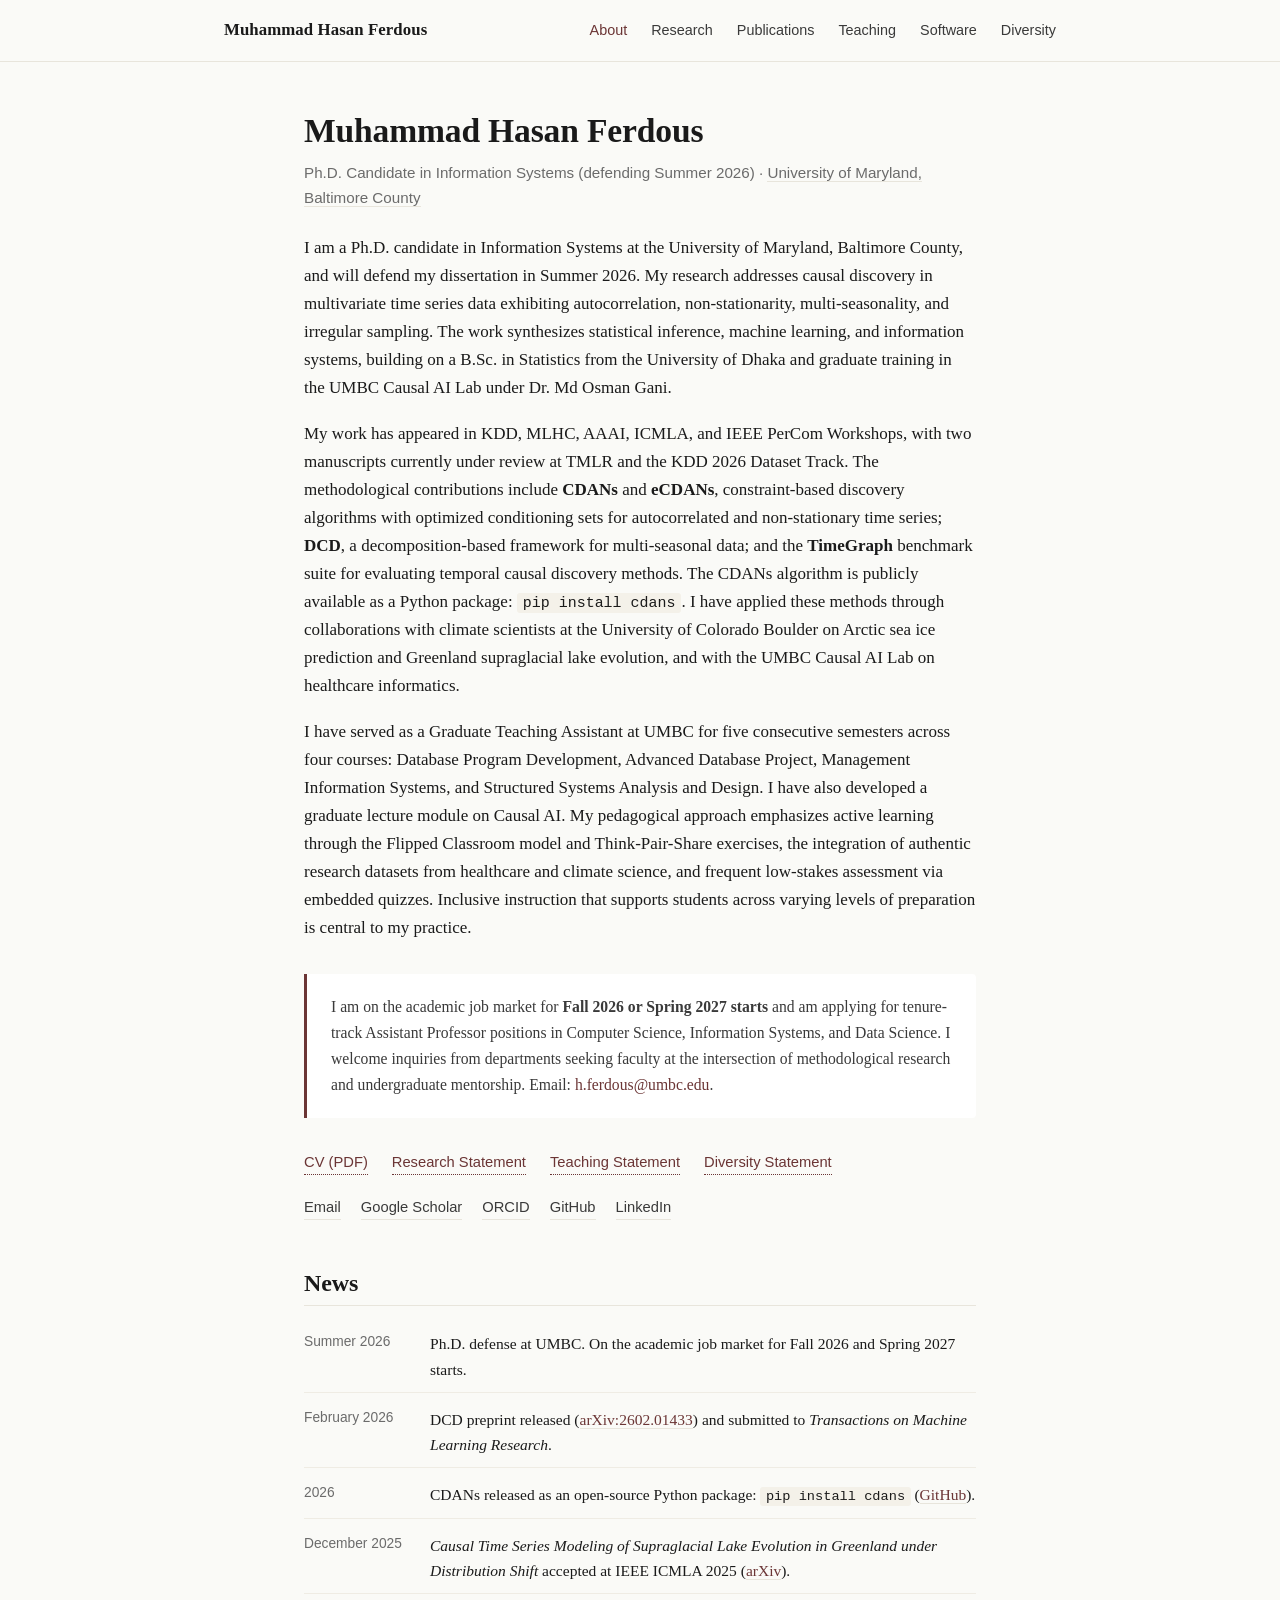
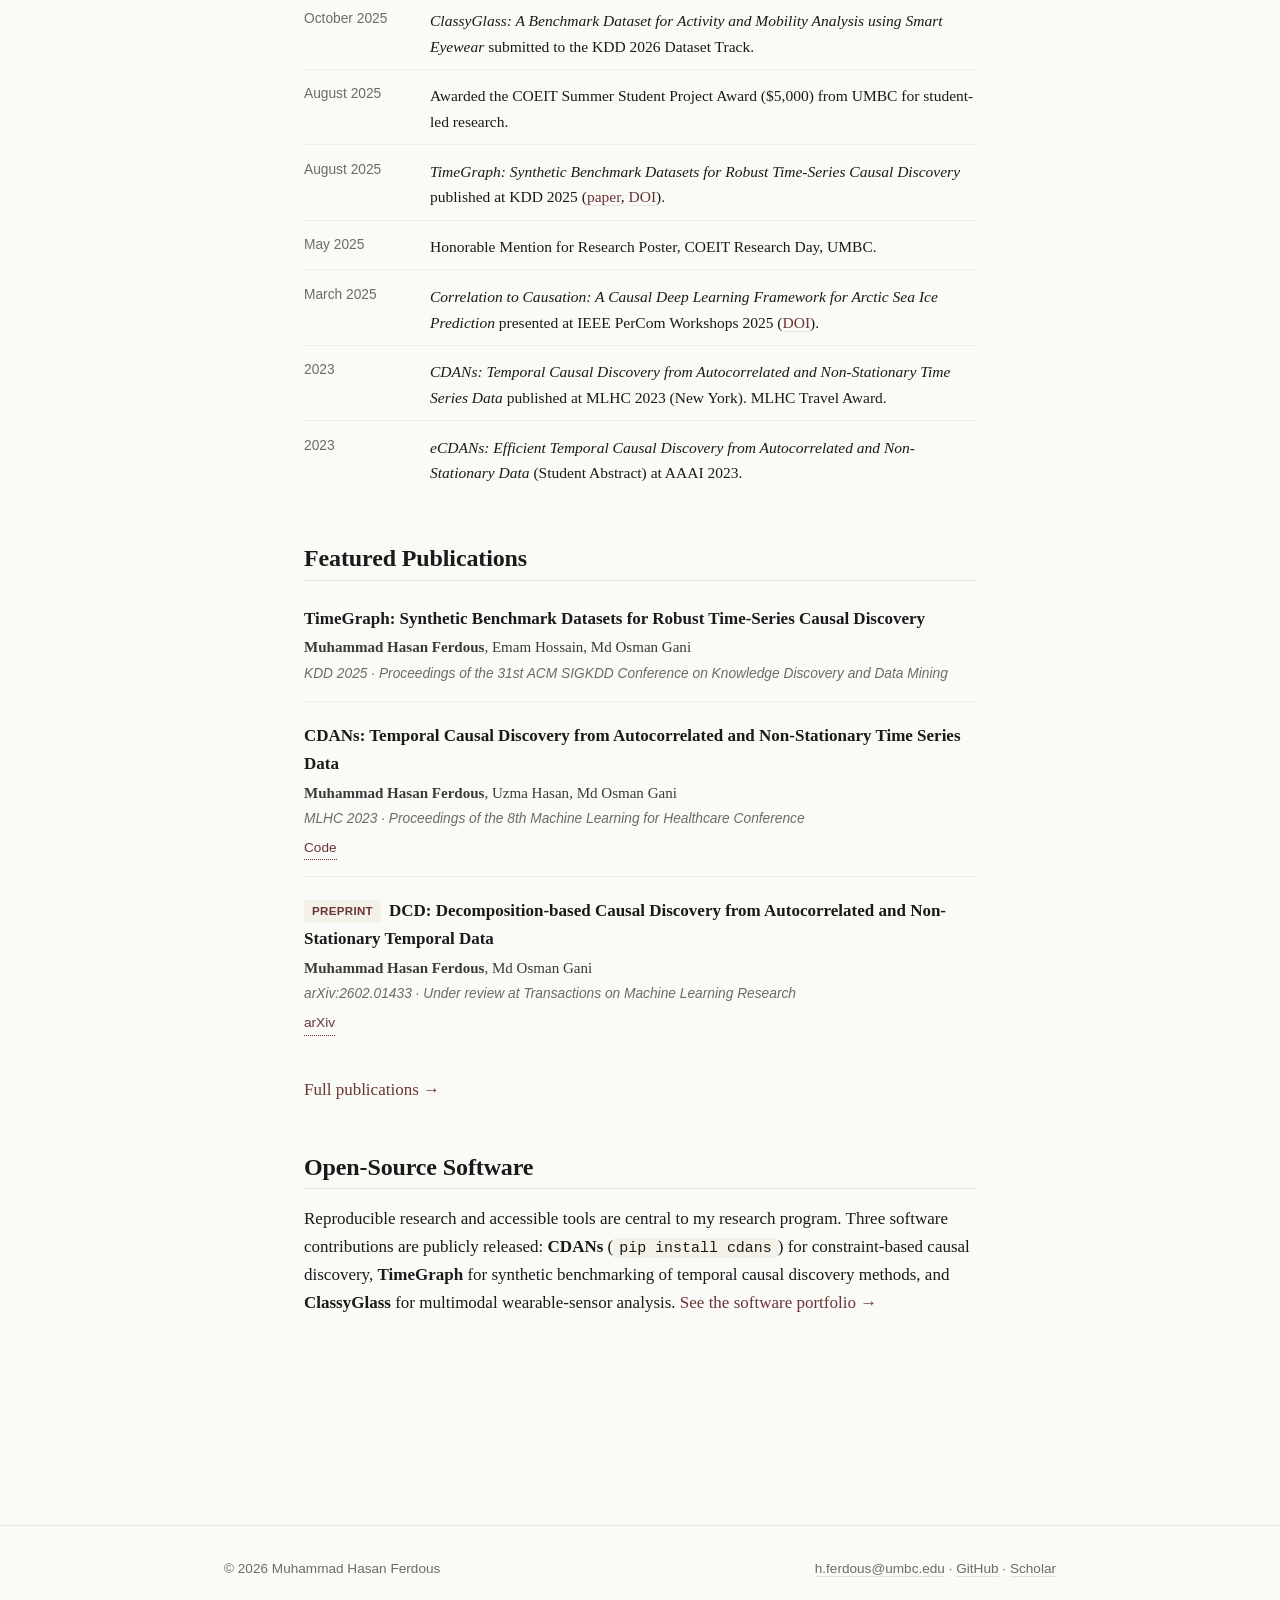
==== index.html @ e5074885 "Replace Hugo site with plain HTML academic site" ====
<!DOCTYPE html>
<html lang="en">
<head>
  <meta charset="UTF-8">
  <meta name="viewport" content="width=device-width, initial-scale=1.0">
  <title>Muhammad Hasan Ferdous</title>
  <meta name="description" content="Muhammad Hasan Ferdous, Ph.D. candidate in Information Systems at UMBC. Research on causal discovery in time series data and trustworthy machine learning.">
  <meta name="author" content="Muhammad Hasan Ferdous">

  <!-- Open Graph -->
  <meta property="og:title" content="Muhammad Hasan Ferdous">
  <meta property="og:description" content="Ph.D. candidate in Information Systems at UMBC. Research on causal discovery in time series data and trustworthy machine learning.">
  <meta property="og:url" content="https://mhasanferdous.github.io/">
  <meta property="og:type" content="website">

  <link rel="stylesheet" href="css/style.css">
  <link rel="canonical" href="https://mhasanferdous.github.io/">
</head>
<body>

<nav class="site-nav">
  <div class="nav-inner">
    <a href="index.html" class="nav-brand">Muhammad Hasan Ferdous</a>
    <div class="nav-links">
      <a href="index.html" class="active">About</a>
      <a href="research.html">Research</a>
      <a href="publications.html">Publications</a>
      <a href="teaching.html">Teaching</a>
      <a href="software.html">Software</a>
      <a href="diversity.html">Diversity</a>
    </div>
  </div>
</nav>

<main>
<div class="container">

<section class="hero">
  <h1>Muhammad Hasan Ferdous</h1>
  <p class="hero-meta">
    Ph.D. Candidate in Information Systems (defending Summer 2026) ·
    <a href="https://umbc.edu/">University of Maryland, Baltimore County</a>
  </p>

  <p>
    I am a Ph.D. candidate in Information Systems at the University of Maryland, Baltimore County, and will defend my dissertation in Summer 2026. My research addresses causal discovery in multivariate time series data exhibiting autocorrelation, non-stationarity, multi-seasonality, and irregular sampling. The work synthesizes statistical inference, machine learning, and information systems, building on a B.Sc. in Statistics from the University of Dhaka and graduate training in the UMBC Causal AI Lab under Dr. Md Osman Gani.
  </p>

  <p>
    My work has appeared in KDD, MLHC, AAAI, ICMLA, and IEEE PerCom Workshops, with two manuscripts currently under review at TMLR and the KDD 2026 Dataset Track. The methodological contributions include <strong>CDANs</strong> and <strong>eCDANs</strong>, constraint-based discovery algorithms with optimized conditioning sets for autocorrelated and non-stationary time series; <strong>DCD</strong>, a decomposition-based framework for multi-seasonal data; and the <strong>TimeGraph</strong> benchmark suite for evaluating temporal causal discovery methods. The CDANs algorithm is publicly available as a Python package: <code>pip install cdans</code>. I have applied these methods through collaborations with climate scientists at the University of Colorado Boulder on Arctic sea ice prediction and Greenland supraglacial lake evolution, and with the UMBC Causal AI Lab on healthcare informatics.
  </p>

  <p>
    I have served as a Graduate Teaching Assistant at UMBC for five consecutive semesters across four courses: Database Program Development, Advanced Database Project, Management Information Systems, and Structured Systems Analysis and Design. I have also developed a graduate lecture module on Causal AI. My pedagogical approach emphasizes active learning through the Flipped Classroom model and Think-Pair-Share exercises, the integration of authentic research datasets from healthcare and climate science, and frequent low-stakes assessment via embedded quizzes. Inclusive instruction that supports students across varying levels of preparation is central to my practice.
  </p>

  <div class="market-banner">
    <p>
      I am on the academic job market for <strong>Fall 2026 or Spring 2027 starts</strong> and am applying for tenure-track Assistant Professor positions in Computer Science, Information Systems, and Data Science. I welcome inquiries from departments seeking faculty at the intersection of methodological research and undergraduate mentorship. Email: <a href="mailto:h.ferdous@umbc.edu">h.ferdous@umbc.edu</a>.
    </p>
  </div>

  <div class="download-list">
    <a href="files/resume.pdf">CV (PDF)</a>
    <a href="files/research-statement.pdf">Research Statement</a>
    <a href="files/teaching-statement.pdf">Teaching Statement</a>
    <a href="files/diversity-statement.pdf">Diversity Statement</a>
  </div>

  <div class="social-links">
    <a href="mailto:h.ferdous@umbc.edu">Email</a>
    <a href="https://scholar.google.com/citations?user=fOBzV-QAAAAJ&amp;hl=en">Google Scholar</a>
    <a href="https://orcid.org/0000-0002-7182-1274">ORCID</a>
    <a href="https://github.com/hferdous">GitHub</a>
    <a href="https://linkedin.com/in/hasanferdous">LinkedIn</a>
  </div>
</section>

<section>
  <h2>News</h2>
  <ul class="news-list">
    <li>
      <span class="news-date">Summer 2026</span>
      <span class="news-body">Ph.D. defense at UMBC. On the academic job market for Fall 2026 and Spring 2027 starts.</span>
    </li>
    <li>
      <span class="news-date">February 2026</span>
      <span class="news-body">DCD preprint released (<a href="https://arxiv.org/abs/2602.01433">arXiv:2602.01433</a>) and submitted to <em>Transactions on Machine Learning Research</em>.</span>
    </li>
    <li>
      <span class="news-date">2026</span>
      <span class="news-body">CDANs released as an open-source Python package: <code>pip install cdans</code> (<a href="https://github.com/hferdous/CDANs">GitHub</a>).</span>
    </li>
    <li>
      <span class="news-date">December 2025</span>
      <span class="news-body"><em>Causal Time Series Modeling of Supraglacial Lake Evolution in Greenland under Distribution Shift</em> accepted at IEEE ICMLA 2025 (<a href="https://arxiv.org/abs/2510.15265">arXiv</a>).</span>
    </li>
    <li>
      <span class="news-date">October 2025</span>
      <span class="news-body"><em>ClassyGlass: A Benchmark Dataset for Activity and Mobility Analysis using Smart Eyewear</em> submitted to the KDD 2026 Dataset Track.</span>
    </li>
    <li>
      <span class="news-date">August 2025</span>
      <span class="news-body">Awarded the COEIT Summer Student Project Award ($5,000) from UMBC for student-led research.</span>
    </li>
    <li>
      <span class="news-date">August 2025</span>
      <span class="news-body"><em>TimeGraph: Synthetic Benchmark Datasets for Robust Time-Series Causal Discovery</em> published at KDD 2025 (<a href="publications.html">paper</a>, <a href="https://doi.org/10.1145/3711896.3737439">DOI</a>).</span>
    </li>
    <li>
      <span class="news-date">May 2025</span>
      <span class="news-body">Honorable Mention for Research Poster, COEIT Research Day, UMBC.</span>
    </li>
    <li>
      <span class="news-date">March 2025</span>
      <span class="news-body"><em>Correlation to Causation: A Causal Deep Learning Framework for Arctic Sea Ice Prediction</em> presented at IEEE PerCom Workshops 2025 (<a href="https://doi.org/10.1109/PerComWorkshops65533.2025.00042">DOI</a>).</span>
    </li>
    <li>
      <span class="news-date">2023</span>
      <span class="news-body"><em>CDANs: Temporal Causal Discovery from Autocorrelated and Non-Stationary Time Series Data</em> published at MLHC 2023 (New York). MLHC Travel Award.</span>
    </li>
    <li>
      <span class="news-date">2023</span>
      <span class="news-body"><em>eCDANs: Efficient Temporal Causal Discovery from Autocorrelated and Non-Stationary Data</em> (Student Abstract) at AAAI 2023.</span>
    </li>
  </ul>
</section>

<section>
  <h2>Featured Publications</h2>

  <ul class="entry-list">
    <li>
      <div class="pub-title">
        <a href="https://doi.org/10.1145/3711896.3737439">TimeGraph: Synthetic Benchmark Datasets for Robust Time-Series Causal Discovery</a>
      </div>
      <div class="pub-authors"><strong>Muhammad Hasan Ferdous</strong>, Emam Hossain, Md Osman Gani</div>
      <div class="pub-venue">KDD 2025 · Proceedings of the 31st ACM SIGKDD Conference on Knowledge Discovery and Data Mining</div>
    </li>

    <li>
      <div class="pub-title">CDANs: Temporal Causal Discovery from Autocorrelated and Non-Stationary Time Series Data</div>
      <div class="pub-authors"><strong>Muhammad Hasan Ferdous</strong>, Uzma Hasan, Md Osman Gani</div>
      <div class="pub-venue">MLHC 2023 · Proceedings of the 8th Machine Learning for Healthcare Conference</div>
      <div class="pub-links">
        <a href="https://github.com/hferdous/CDANs">Code</a>
      </div>
    </li>

    <li>
      <div class="pub-title">
        <span class="pub-badge">Preprint</span>DCD: Decomposition-based Causal Discovery from Autocorrelated and Non-Stationary Temporal Data
      </div>
      <div class="pub-authors"><strong>Muhammad Hasan Ferdous</strong>, Md Osman Gani</div>
      <div class="pub-venue">arXiv:2602.01433 · Under review at <em>Transactions on Machine Learning Research</em></div>
      <div class="pub-links">
        <a href="https://arxiv.org/abs/2602.01433">arXiv</a>
      </div>
    </li>
  </ul>

  <p style="margin-top: 1rem;"><a href="publications.html">Full publications &rarr;</a></p>
</section>

<section>
  <h2>Open-Source Software</h2>
  <p>
    Reproducible research and accessible tools are central to my research program. Three software contributions are publicly released:
    <strong>CDANs</strong> (<code>pip install cdans</code>) for constraint-based causal discovery,
    <strong>TimeGraph</strong> for synthetic benchmarking of temporal causal discovery methods, and
    <strong>ClassyGlass</strong> for multimodal wearable-sensor analysis.
    <a href="software.html">See the software portfolio &rarr;</a>
  </p>
</section>

</div>
</main>

<footer class="site-footer">
  <div class="container-wide">
    <span>&copy; 2026 Muhammad Hasan Ferdous</span>
    <span>
      <a href="mailto:h.ferdous@umbc.edu">h.ferdous@umbc.edu</a> ·
      <a href="https://github.com/hferdous">GitHub</a> ·
      <a href="https://scholar.google.com/citations?user=fOBzV-QAAAAJ&amp;hl=en">Scholar</a>
    </span>
  </div>
</footer>

</body>
</html>
---- css/style.css ----
/* =============================================================
   Muhammad Hasan Ferdous — academic site
   Design: refined academic, warm paper background, serif typography
   ============================================================= */

:root {
  /* Color tokens */
  --bg: #fafaf7;
  --bg-elevated: #ffffff;
  --text: #1a1a1a;
  --text-soft: #3a3a3a;
  --text-muted: #6b6b6b;
  --accent: #6b3535;
  --accent-hover: #8b2c2c;
  --border: #e8e5dc;
  --border-soft: #efece4;
  --code-bg: #f4f1e9;

  /* Typography */
  --serif: 'Charter', 'Iowan Old Style', 'Cambria', 'Georgia', serif;
  --sans: -apple-system, BlinkMacSystemFont, 'Segoe UI', 'Helvetica Neue', sans-serif;
  --mono: 'SF Mono', 'Menlo', 'Monaco', 'Consolas', monospace;

  /* Layout */
  --content-width: 720px;
  --wide-width: 880px;
}

/* Reset */
*, *::before, *::after {
  box-sizing: border-box;
}

html {
  -webkit-font-smoothing: antialiased;
  -moz-osx-font-smoothing: grayscale;
  text-rendering: optimizeLegibility;
}

body {
  margin: 0;
  font-family: var(--serif);
  font-size: 17px;
  line-height: 1.65;
  color: var(--text);
  background: var(--bg);
}

/* =============================================================
   Navigation
   ============================================================= */
.site-nav {
  position: sticky;
  top: 0;
  z-index: 50;
  background: rgba(250, 250, 247, 0.92);
  backdrop-filter: saturate(180%) blur(8px);
  -webkit-backdrop-filter: saturate(180%) blur(8px);
  border-bottom: 1px solid var(--border);
}

.nav-inner {
  max-width: var(--wide-width);
  margin: 0 auto;
  padding: 1rem 1.5rem;
  display: flex;
  align-items: baseline;
  justify-content: space-between;
  flex-wrap: wrap;
  gap: 0.5rem 1.5rem;
}

.nav-brand {
  font-family: var(--serif);
  font-weight: 600;
  font-size: 1.05rem;
  color: var(--text);
  text-decoration: none;
  letter-spacing: 0.005em;
}

.nav-brand:hover {
  color: var(--accent);
}

.nav-links {
  display: flex;
  gap: 1.5rem;
  font-family: var(--sans);
  font-size: 0.9rem;
}

.nav-links a {
  color: var(--text-soft);
  text-decoration: none;
  transition: color 0.15s ease;
  margin-right: 1.5rem; /* Fallback for browsers without flex gap */
}

.nav-links a:last-child {
  margin-right: 0;
}

@supports (gap: 1rem) {
  .nav-links a {
    margin-right: 0;
  }
}

.nav-links a:hover,
.nav-links a.active {
  color: var(--accent);
}

/* =============================================================
   Layout containers
   ============================================================= */
.container {
  max-width: var(--content-width);
  margin: 0 auto;
  padding: 0 1.5rem;
}

.container-wide {
  max-width: var(--wide-width);
  margin: 0 auto;
  padding: 0 1.5rem;
}

main {
  padding: 3rem 0 5rem;
}

section {
  margin: 3rem 0;
}

section:first-of-type {
  margin-top: 0;
}

/* =============================================================
   Typography
   ============================================================= */
h1, h2, h3, h4 {
  font-family: var(--serif);
  font-weight: 600;
  letter-spacing: -0.005em;
  color: var(--text);
  line-height: 1.25;
}

h1 {
  font-size: 2.1rem;
  margin: 0 0 0.5rem;
  font-weight: 700;
}

h2 {
  font-size: 1.5rem;
  margin: 2.5rem 0 1rem;
  padding-bottom: 0.4rem;
  border-bottom: 1px solid var(--border);
}

h3 {
  font-size: 1.15rem;
  margin: 1.75rem 0 0.5rem;
  font-weight: 600;
}

h4 {
  font-size: 1rem;
  margin: 1.25rem 0 0.4rem;
  font-weight: 600;
}

p {
  margin: 0 0 1.1rem;
}

p:last-child {
  margin-bottom: 0;
}

strong, b {
  font-weight: 600;
}

em, i {
  font-style: italic;
}

a {
  color: var(--accent);
  text-decoration: none;
  border-bottom: 1px solid transparent;
  transition: border-color 0.15s ease, color 0.15s ease;
}

a:hover {
  color: var(--accent-hover);
  border-bottom-color: var(--accent-hover);
}

code {
  font-family: var(--mono);
  font-size: 0.88em;
  background: var(--code-bg);
  padding: 0.12em 0.4em;
  border-radius: 3px;
  color: var(--text);
}

ul, ol {
  margin: 0 0 1.1rem;
  padding-left: 1.4rem;
}

li {
  margin: 0.25rem 0;
}

hr {
  border: 0;
  border-top: 1px solid var(--border);
  margin: 2.5rem 0;
}

blockquote {
  margin: 1.5rem 0;
  padding: 0.9rem 1.25rem;
  border-left: 3px solid var(--accent);
  background: var(--bg-elevated);
  font-style: italic;
  color: var(--text-soft);
}

blockquote p:last-child {
  margin-bottom: 0;
}

small, .muted {
  color: var(--text-muted);
  font-size: 0.9em;
}

/* =============================================================
   Hero / About section on homepage
   ============================================================= */
.hero {
  margin: 1rem 0 3rem;
}

.hero-meta {
  font-family: var(--sans);
  font-size: 0.95rem;
  color: var(--text-muted);
  margin: 0 0 1.5rem;
}

.hero-meta a {
  color: var(--text-muted);
  border-bottom: 1px solid var(--border);
}

.hero-meta a:hover {
  color: var(--accent);
}

.hero-meta strong {
  color: var(--text-soft);
  font-weight: 500;
}

.social-links {
  display: flex;
  flex-wrap: wrap;
  gap: 0.5rem 1.25rem;
  margin: 1.25rem 0 0;
  font-family: var(--sans);
  font-size: 0.92rem;
}

.social-links a {
  color: var(--text-soft);
  border-bottom: 1px solid var(--border);
  margin-right: 1.25rem; /* Fallback */
}

.social-links a:last-child {
  margin-right: 0;
}

@supports (gap: 1rem) {
  .social-links a {
    margin-right: 0;
  }
}

.social-links a:hover {
  color: var(--accent);
  border-bottom-color: var(--accent);
}

/* =============================================================
   Lists for publications, news, etc.
   ============================================================= */
.entry-list {
  list-style: none;
  padding: 0;
  margin: 1.5rem 0;
}

.entry-list > li {
  padding: 1rem 0;
  border-bottom: 1px solid var(--border-soft);
}

.entry-list > li:last-child {
  border-bottom: none;
}

.entry-list > li:first-child {
  padding-top: 0;
}

.pub-title {
  display: block;
  font-weight: 600;
  color: var(--text);
  margin-bottom: 0.15rem;
}

.pub-title a {
  color: var(--text);
  border-bottom: none;
}

.pub-title a:hover {
  color: var(--accent);
}

.pub-authors {
  font-size: 0.94rem;
  color: var(--text-soft);
  margin-bottom: 0.15rem;
}

.pub-venue {
  font-family: var(--sans);
  font-size: 0.86rem;
  color: var(--text-muted);
  font-style: italic;
}

.pub-links {
  margin-top: 0.4rem;
  font-family: var(--sans);
  font-size: 0.85rem;
  display: flex;
  flex-wrap: wrap;
  gap: 0.4rem 1rem;
}

.pub-links a {
  color: var(--accent);
  border-bottom: 1px dotted var(--accent);
}

.pub-links a:hover {
  border-bottom-style: solid;
}

.pub-badge {
  display: inline-block;
  font-family: var(--sans);
  font-size: 0.72rem;
  font-weight: 600;
  letter-spacing: 0.03em;
  text-transform: uppercase;
  padding: 0.12rem 0.5rem;
  border-radius: 3px;
  background: var(--code-bg);
  color: var(--accent);
  margin-right: 0.5rem;
  vertical-align: 0.15em;
}

/* News list */
.news-list {
  list-style: none;
  padding: 0;
  margin: 1rem 0;
}

.news-list > li {
  padding: 0.6rem 0;
  border-bottom: 1px solid var(--border-soft);
  display: flex;
  gap: 0.5rem 1rem;
  flex-wrap: wrap;
}

.news-list > li:last-child {
  border-bottom: none;
}

.news-date {
  flex: 0 0 auto;
  font-family: var(--sans);
  font-size: 0.86rem;
  color: var(--text-muted);
  min-width: 110px;
  font-variant-numeric: tabular-nums;
}

.news-body {
  flex: 1 1 350px;
  font-size: 0.97rem;
}

.news-body a {
  border-bottom: 1px solid var(--border);
}

.news-body a:hover {
  border-bottom-color: var(--accent);
}

/* =============================================================
   Software cards
   ============================================================= */
.software-card {
  margin: 2rem 0;
  padding: 1.5rem 1.5rem 1.25rem;
  background: var(--bg-elevated);
  border: 1px solid var(--border);
  border-radius: 4px;
}

.software-card h3 {
  margin-top: 0;
  margin-bottom: 0.4rem;
  font-size: 1.2rem;
}

.software-card .install {
  font-family: var(--mono);
  font-size: 0.92rem;
  background: var(--code-bg);
  padding: 0.5rem 0.85rem;
  border-radius: 3px;
  margin: 0.85rem 0;
  display: inline-block;
}

.software-card .links {
  margin-top: 0.75rem;
  font-family: var(--sans);
  font-size: 0.88rem;
  display: flex;
  flex-wrap: wrap;
  gap: 0.4rem 1.25rem;
}

.software-card .status {
  font-family: var(--sans);
  font-size: 0.82rem;
  color: var(--text-muted);
  margin-top: 0.5rem;
  text-transform: uppercase;
  letter-spacing: 0.04em;
}

/* =============================================================
   Tables
   ============================================================= */
.data-table {
  width: 100%;
  border-collapse: collapse;
  margin: 1.5rem 0;
  font-size: 0.94rem;
}

.data-table th,
.data-table td {
  text-align: left;
  padding: 0.6rem 0.85rem;
  border-bottom: 1px solid var(--border-soft);
  vertical-align: top;
}

.data-table th {
  font-family: var(--sans);
  font-size: 0.82rem;
  text-transform: uppercase;
  letter-spacing: 0.03em;
  color: var(--accent);
  border-bottom: 1px solid var(--accent);
  background: transparent;
}

.data-table tr:last-child td {
  border-bottom: 1px solid var(--border);
}

/* =============================================================
   Page-specific helpers
   ============================================================= */
.page-intro {
  margin: 0 0 2rem;
  color: var(--text-soft);
}

.page-intro p {
  font-size: 1.05rem;
}

.thrust {
  margin: 1.75rem 0;
}

.thrust h3 {
  margin-bottom: 0.5rem;
}

.thrust-note {
  font-family: var(--sans);
  font-size: 0.84rem;
  color: var(--text-muted);
  text-transform: uppercase;
  letter-spacing: 0.04em;
  margin: 0 0 0.3rem;
}

.market-banner {
  margin: 2rem 0;
  padding: 1.25rem 1.5rem;
  background: var(--bg-elevated);
  border-left: 3px solid var(--accent);
  border-radius: 0 4px 4px 0;
}

.market-banner p {
  margin: 0;
  font-family: var(--serif);
  font-size: 0.98rem;
  color: var(--text-soft);
}

.download-list {
  display: flex;
  flex-wrap: wrap;
  gap: 0.5rem 1.5rem;
  margin: 1.25rem 0;
  font-family: var(--sans);
  font-size: 0.92rem;
}

.download-list a {
  color: var(--accent);
  border-bottom: 1px dotted var(--accent);
  margin-right: 1.5rem; /* Fallback */
}

.download-list a:last-child {
  margin-right: 0;
}

@supports (gap: 1rem) {
  .download-list a {
    margin-right: 0;
  }
}

.download-list a:hover {
  border-bottom-style: solid;
}

/* =============================================================
   Footer
   ============================================================= */
.site-footer {
  border-top: 1px solid var(--border);
  padding: 2rem 0;
  margin-top: 5rem;
  font-family: var(--sans);
  font-size: 0.85rem;
  color: var(--text-muted);
}

.site-footer .container-wide {
  display: flex;
  flex-wrap: wrap;
  gap: 0.5rem 1.5rem;
  justify-content: space-between;
  align-items: baseline;
}

.site-footer a {
  color: var(--text-muted);
  border-bottom: 1px solid var(--border);
}

.site-footer a:hover {
  color: var(--accent);
}

/* =============================================================
   Responsive
   ============================================================= */
@media (max-width: 640px) {
  body {
    font-size: 16px;
  }

  h1 {
    font-size: 1.75rem;
  }

  h2 {
    font-size: 1.3rem;
  }

  .nav-inner {
    padding: 0.85rem 1.25rem;
  }

  .nav-links {
    gap: 1rem;
    font-size: 0.85rem;
  }

  main {
    padding: 2rem 0 3rem;
  }

  .news-list > li {
    flex-direction: column;
    gap: 0.2rem;
  }

  .news-date {
    min-width: 0;
  }

  blockquote {
    padding: 0.75rem 1rem;
  }

  .market-banner {
    padding: 1rem 1.25rem;
  }
}

/* Subtle entrance for content */
@media (prefers-reduced-motion: no-preference) {
  main > section {
    animation: fadeUp 0.5s ease-out backwards;
  }

  main > section:nth-child(1) { animation-delay: 0.05s; }
  main > section:nth-child(2) { animation-delay: 0.12s; }
  main > section:nth-child(3) { animation-delay: 0.18s; }
  main > section:nth-child(4) { animation-delay: 0.24s; }
}

@keyframes fadeUp {
  from {
    opacity: 0;
    transform: translateY(8px);
  }
  to {
    opacity: 1;
    transform: translateY(0);
  }
}

/* Selection */
::selection {
  background: var(--accent);
  color: #ffffff;
}
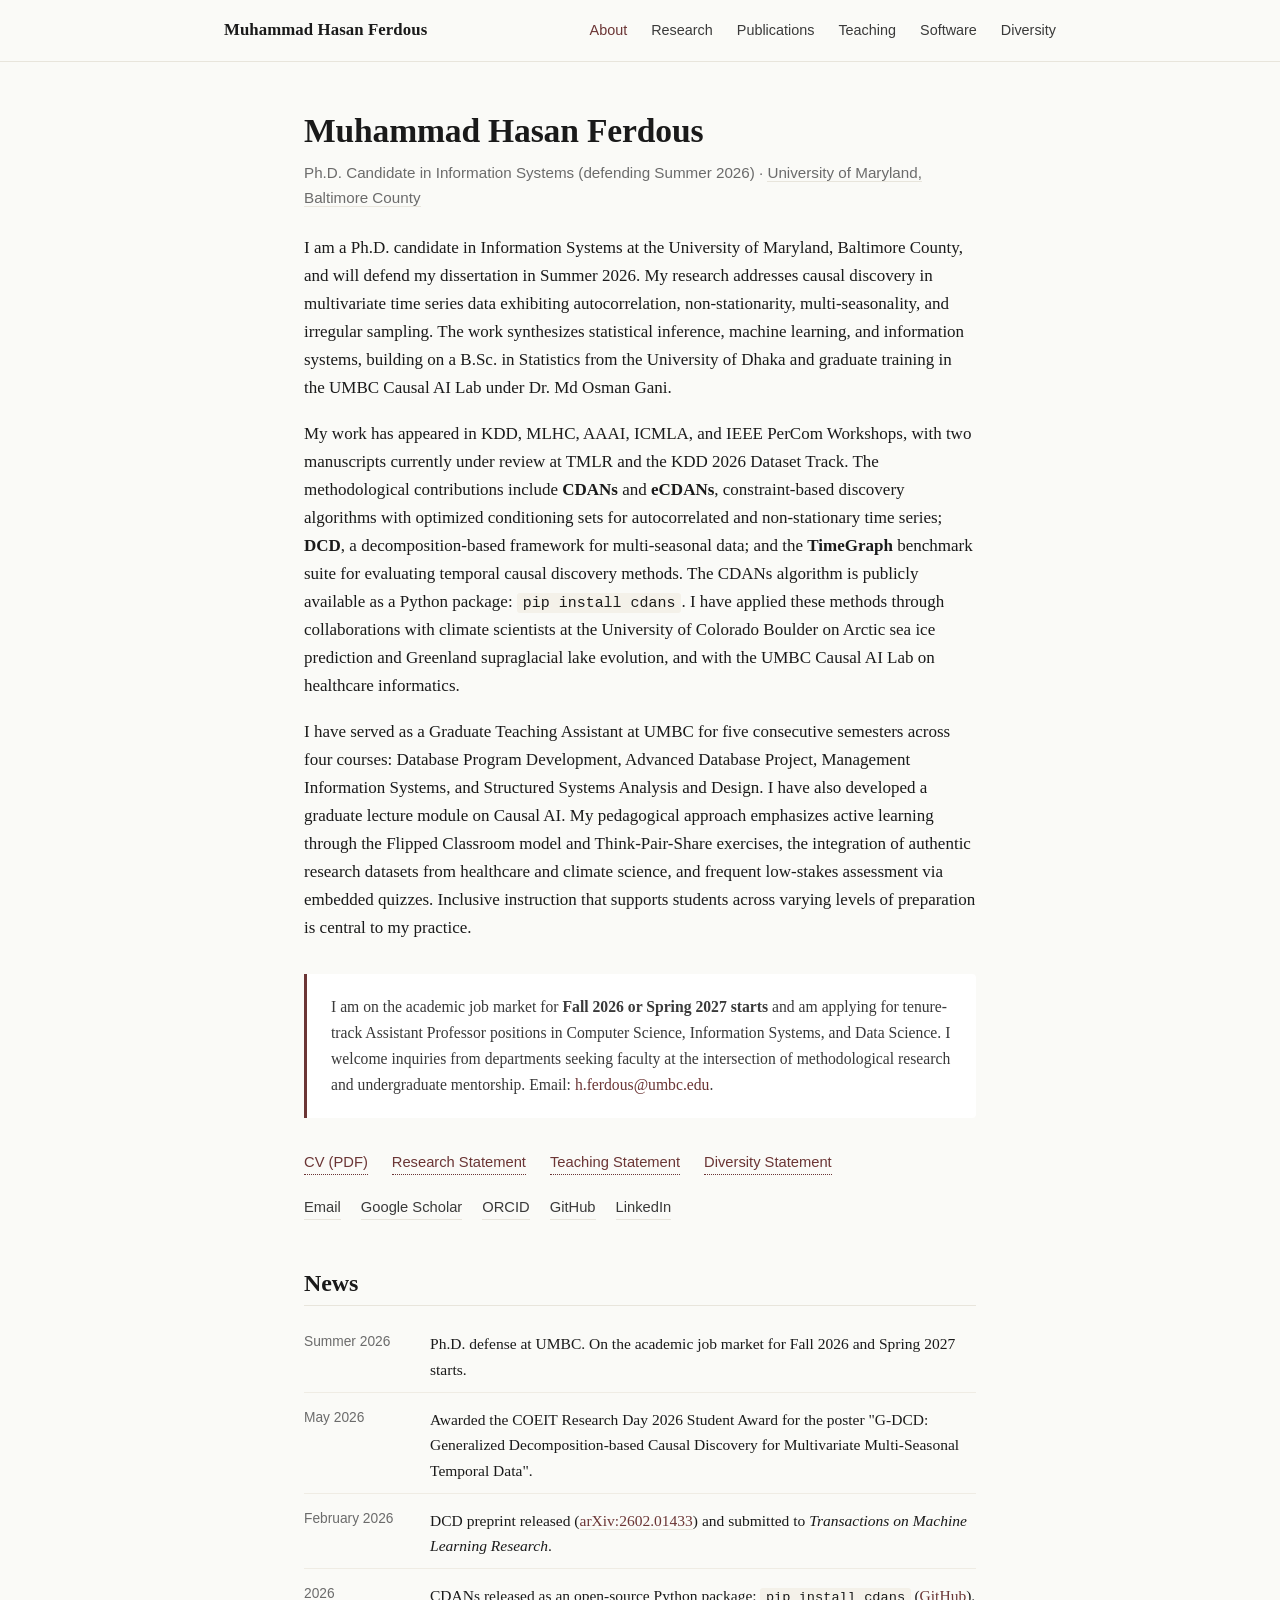
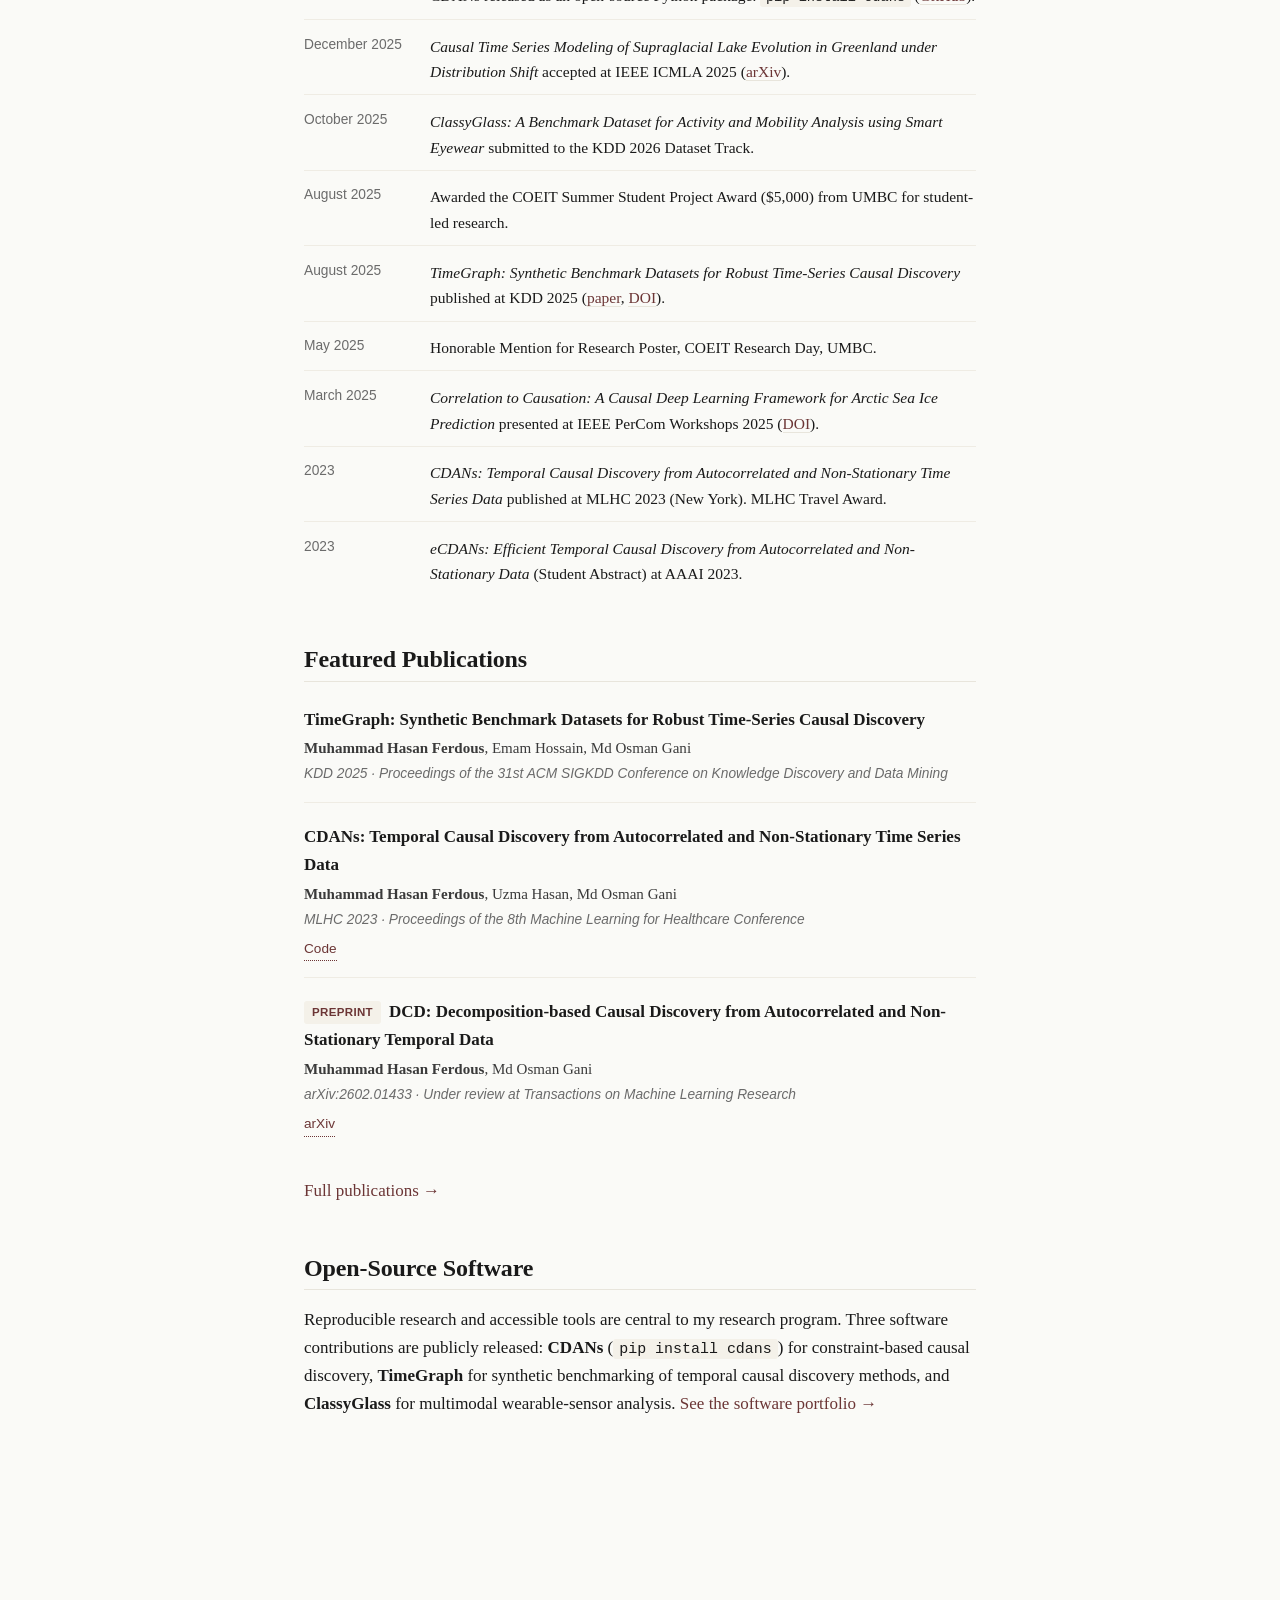
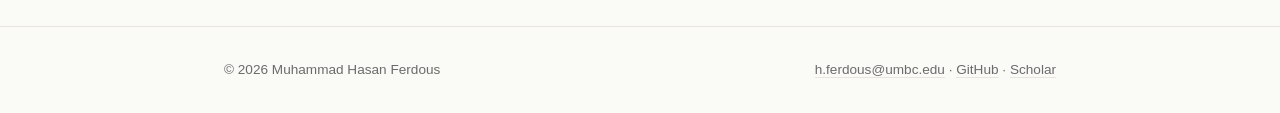
==== commit ca1750e0: "Update website with COEIT Research Day 2026 Student Award" ====
--- a/index.html
+++ b/index.html
@@ -82,6 +82,10 @@
     <li>
       <span class="news-date">Summer 2026</span>
       <span class="news-body">Ph.D. defense at UMBC. On the academic job market for Fall 2026 and Spring 2027 starts.</span>
+    </li>
+    <li>
+      <span class="news-date">May 2026</span>
+      <span class="news-body">Awarded the COEIT Research Day 2026 Student Award for the poster "G-DCD: Generalized Decomposition-based Causal Discovery for Multivariate Multi-Seasonal Temporal Data".</span>
     </li>
     <li>
       <span class="news-date">February 2026</span>
